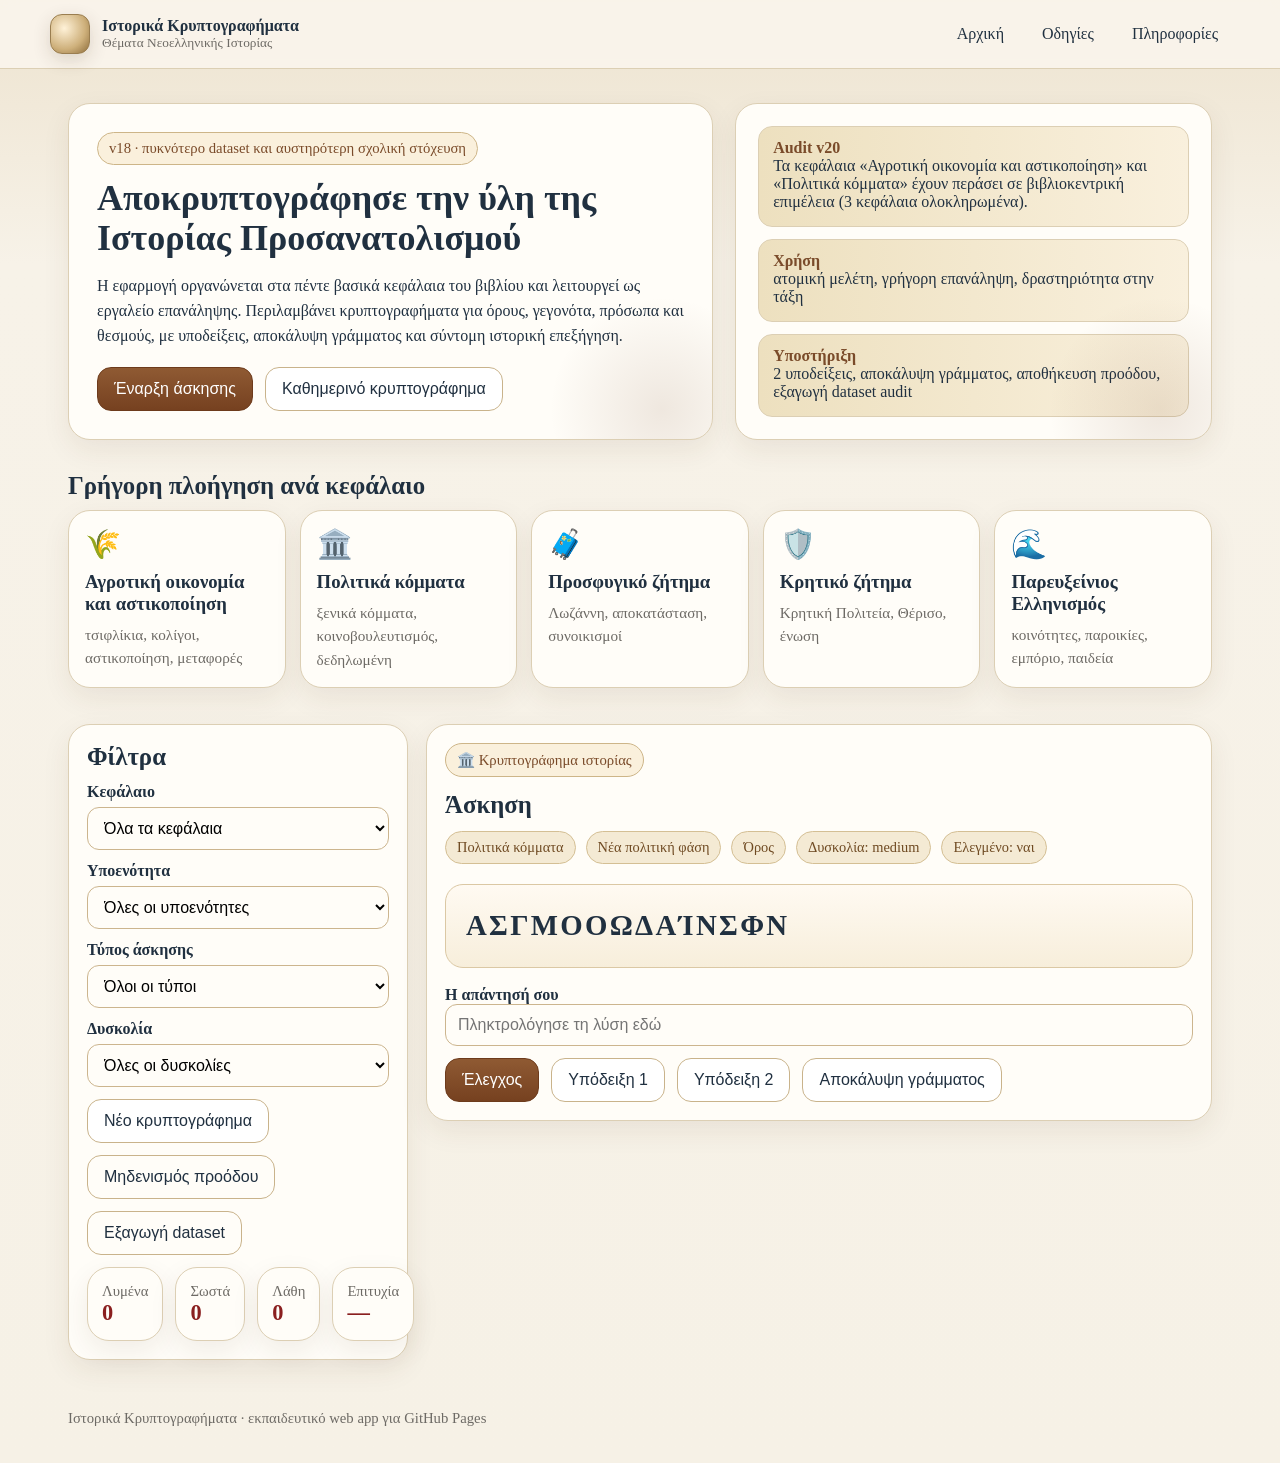
==== index.html @ d791fbb1 "ist-krypt" ====
<!doctype html>
<html lang="el"><head><meta charset="utf-8"><meta name="viewport" content="width=device-width, initial-scale=1"><title>Ιστορικά Κρυπτογραφήματα v20</title><link rel="stylesheet" href="style.css"></head>
<body>
<header class="topbar"><div class="container nav">
  <a class="brand" href="index.html"><div class="brand-mark"></div><div class="brand-text">Ιστορικά Κρυπτογραφήματα<small>Θέματα Νεοελληνικής Ιστορίας</small></div></a>
  <nav class="nav-links"><a href="index.html">Αρχική</a><a href="instructions.html">Οδηγίες</a><a href="info.html">Πληροφορίες</a></nav>
</div></header>

<main class="container">
  <section class="hero">
    <div class="hero-grid">
      <div class="hero-card">
        <div class="kicker">v18 · πυκνότερο dataset και αυστηρότερη σχολική στόχευση</div>
        <h1>Αποκρυπτογράφησε την ύλη της Ιστορίας Προσανατολισμού</h1>
        <p>Η εφαρμογή οργανώνεται στα πέντε βασικά κεφάλαια του βιβλίου και λειτουργεί ως εργαλείο επανάληψης. Περιλαμβάνει κρυπτογραφήματα για όρους, γεγονότα, πρόσωπα και θεσμούς, με υποδείξεις, αποκάλυψη γράμματος και σύντομη ιστορική επεξήγηση.</p>
        <div class="hero-actions">
          <button class="btn primary" onclick="document.getElementById('game').scrollIntoView({behavior:'smooth'})">Έναρξη άσκησης</button>
          <button class="btn secondary" id="dailyBtn">Καθημερινό κρυπτογράφημα</button>
        </div>
      </div>
      <div class="hero-card hero-side">
        <div class="ribbon"><strong>Audit v20</strong> Τα κεφάλαια «Αγροτική οικονομία και αστικοποίηση» και «Πολιτικά κόμματα» έχουν περάσει σε βιβλιοκεντρική επιμέλεια (3 κεφάλαια ολοκληρωμένα).</div>
        <div class="ribbon"><strong>Χρήση</strong> ατομική μελέτη, γρήγορη επανάληψη, δραστηριότητα στην τάξη</div>
        <div class="ribbon"><strong>Υποστήριξη</strong> 2 υποδείξεις, αποκάλυψη γράμματος, αποθήκευση προόδου, εξαγωγή dataset audit</div>
      </div>
    </div>
  </section>

  <section class="section">
    <h2>Γρήγορη πλοήγηση ανά κεφάλαιο</h2>
    <div class="chapter-grid">
      <article class="chapter-card" data-chapter="Αγροτική οικονομία και αστικοποίηση"><div class="icon">🌾</div><h3>Αγροτική οικονομία και αστικοποίηση</h3><p>τσιφλίκια, κολίγοι, αστικοποίηση, μεταφορές</p></article>
      <article class="chapter-card" data-chapter="Πολιτικά κόμματα"><div class="icon">🏛️</div><h3>Πολιτικά κόμματα</h3><p>ξενικά κόμματα, κοινοβουλευτισμός, δεδηλωμένη</p></article>
      <article class="chapter-card" data-chapter="Προσφυγικό ζήτημα"><div class="icon">🧳</div><h3>Προσφυγικό ζήτημα</h3><p>Λωζάννη, αποκατάσταση, συνοικισμοί</p></article>
      <article class="chapter-card" data-chapter="Κρητικό ζήτημα"><div class="icon">🛡️</div><h3>Κρητικό ζήτημα</h3><p>Κρητική Πολιτεία, Θέρισο, ένωση</p></article>
      <article class="chapter-card" data-chapter="Παρευξείνιος Ελληνισμός"><div class="icon">🌊</div><h3>Παρευξείνιος Ελληνισμός</h3><p>κοινότητες, παροικίες, εμπόριο, παιδεία</p></article>
    </div>
  </section>

  <section class="section" id="game">
    <div class="layout">
      <aside class="panel filters">
        <h2>Φίλτρα</h2>
        <label for="chapterFilter">Κεφάλαιο</label>
        <select id="chapterFilter"></select>
        <label for="sectionFilter">Υποενότητα</label>
        <select id="sectionFilter"></select>
        <label for="typeFilter">Τύπος άσκησης</label>
        <select id="typeFilter"></select>
        <label for="difficultyFilter">Δυσκολία</label>
        <select id="difficultyFilter"><option value="">Όλες οι δυσκολίες</option><option value="easy">easy</option><option value="medium">medium</option><option value="hard">hard</option></select>
        <div class="actions" style="margin-top:12px">
          <button class="btn secondary" id="newPuzzleBtn">Νέο κρυπτογράφημα</button>
          <button class="btn ghost" id="resetBtn">Μηδενισμός προόδου</button>
            <button class="btn ghost" id="exportBtn">Εξαγωγή dataset</button>
        </div>
        <div class="notice small" id="no-results" style="display:none;margin-top:12px">Δεν βρέθηκαν κρυπτογραφήματα με αυτά τα φίλτρα.</div>
        <div class="stats">
          <div class="stats-card"><span class="small">Λυμένα</span><b id="stat-solved">0</b></div>
          <div class="stats-card"><span class="small">Σωστά</span><b id="stat-correct">0</b></div>
          <div class="stats-card"><span class="small">Λάθη</span><b id="stat-wrong">0</b></div>
          <div class="stats-card"><span class="small">Επιτυχία</span><b id="stat-acc">—</b></div>
        </div>
      </aside>
      <section class="panel">
        <div class="exercise-head">
          <div>
            <div class="kicker"><span id="chapterIcon">📘</span> Κρυπτογράφημα ιστορίας</div>
            <h2>Άσκηση</h2>
            <div id="meta"></div>
          </div>
        </div>
        <div class="cipher-wrap"><div class="cipher" id="cipherText">—</div></div>
        <label for="answerInput"><strong>Η απάντησή σου</strong></label>
        <input id="answerInput" type="text" placeholder="Πληκτρολόγησε τη λύση εδώ">
        <div class="actions" style="margin-top:12px">
          <button class="btn primary" id="checkBtn">Έλεγχος</button>
          <button class="btn secondary" id="hint1Btn">Υπόδειξη 1</button>
          <button class="btn secondary" id="hint2Btn">Υπόδειξη 2</button>
          <button class="btn secondary" id="revealBtn">Αποκάλυψη γράμματος</button>
        </div>
        <div id="feedback"></div>
      </section>
    </div>
  </section>
</main>

<footer class="footer"><div class="container small">Ιστορικά Κρυπτογραφήματα · εκπαιδευτικό web app για GitHub Pages</div></footer>
<script src="app.js"></script>
</body></html>
---- style.css ----
:root{
  --bg:#f6f1e6; --paper:#fffaf0; --ink:#203040; --accent:#7a4b2a; --accent2:#8a1f1f;
  --muted:#6d6a65; --line:#dccfb4; --card:#fffdf8;
}
*{box-sizing:border-box}
html,body{margin:0;padding:0;font-family:Georgia,"Times New Roman",serif;background:linear-gradient(180deg,#ede3cf 0%, #f7f2e8 18%, #f6f1e6 100%);color:var(--ink)}
a{color:inherit;text-decoration:none}
.container{max-width:1180px;margin:0 auto;padding:0 18px}
.topbar{position:sticky;top:0;z-index:10;background:rgba(250,245,236,.92);backdrop-filter:blur(8px);border-bottom:1px solid var(--line)}
.nav{display:flex;align-items:center;justify-content:space-between;padding:14px 0;gap:18px}
.brand{display:flex;align-items:center;gap:12px;font-weight:700}
.brand-mark{width:40px;height:40px;border-radius:12px;background:radial-gradient(circle at 35% 35%,#fff2d8,#ceb07b 60%,#8d6d3b);border:1px solid #9a7e50;box-shadow:0 6px 18px rgba(70,44,16,.16)}
.brand-text small{display:block;color:var(--muted);font-weight:400}
.nav-links{display:flex;gap:14px;flex-wrap:wrap}
.nav-links a{padding:10px 12px;border-radius:10px}
.nav-links a:hover{background:#efe3cb}
.hero{padding:34px 0 20px}
.hero-grid{display:grid;grid-template-columns:1.15fr .85fr;gap:22px;align-items:stretch}
.hero-card,.panel,.chapter-card,.stats-card{background:var(--card);border:1px solid var(--line);border-radius:22px;box-shadow:0 10px 28px rgba(82,55,25,.08)}
.hero-card{padding:28px;position:relative;overflow:hidden}
.hero-card:before{content:"";position:absolute;inset:auto -60px -80px auto;width:220px;height:220px;background:radial-gradient(circle, rgba(122,75,42,.12) 0%, rgba(122,75,42,0) 72%)}
.kicker{display:inline-block;padding:7px 11px;border:1px solid #cdb588;border-radius:999px;background:#faf0dc;color:var(--accent);font-size:.92rem;margin-bottom:14px}
h1{margin:0 0 10px;font-size:2.25rem;line-height:1.1}
h2{margin:0 0 10px;font-size:1.55rem}
h3{margin:0 0 8px}
p{line-height:1.55}
.hero-actions,.actions{display:flex;gap:12px;flex-wrap:wrap}
.hero-actions{margin-top:18px}
.btn{appearance:none;border:none;border-radius:14px;padding:12px 16px;font-size:1rem;cursor:pointer;background:#ece2cf;color:var(--ink);border:1px solid #c9b38b}
.btn.primary{background:linear-gradient(180deg,#8f5a33,#764120);color:#fff;border-color:#6d3b1c}
.btn.secondary{background:#fff;border-color:#c9b38b}
.btn.ghost{background:transparent}
.hero-side{padding:22px;display:grid;gap:12px}
.ribbon{padding:12px 14px;border-radius:14px;background:linear-gradient(90deg,#ede0bf,#f9f0dd);border:1px solid var(--line)}
.ribbon strong{display:block;color:var(--accent)}
.section{padding:12px 0 24px}
.chapter-grid{display:grid;grid-template-columns:repeat(5,1fr);gap:14px}
.chapter-card{padding:16px;cursor:pointer;transition:transform .15s ease, box-shadow .15s ease}
.chapter-card:hover{transform:translateY(-2px);box-shadow:0 16px 32px rgba(82,55,25,.12)}
.chapter-card .icon{font-size:1.8rem;margin-bottom:10px}
.chapter-card p{margin:0;color:var(--muted);font-size:.95rem}
.layout{display:grid;grid-template-columns:340px 1fr;gap:18px;align-items:start}
.panel{padding:18px}
.filters label{display:block;font-weight:700;margin:12px 0 6px}
select,input[type="text"]{width:100%;padding:11px 12px;border-radius:12px;border:1px solid #ccb58e;background:#fffdf8;font-size:1rem}
.small{font-size:.92rem;color:var(--muted)}
.stats{display:grid;grid-template-columns:repeat(4,1fr);gap:12px;margin-top:12px}
.stats-card{padding:14px}
.stats-card b{font-size:1.4rem;display:block;color:var(--accent2)}
.exercise-head{display:flex;justify-content:space-between;gap:12px;align-items:flex-start;flex-wrap:wrap}
.badge{display:inline-block;padding:7px 11px;border-radius:999px;background:#f4ead4;border:1px solid #d4bf94;color:#6f4a22;font-size:.9rem;margin:2px 6px 2px 0}
.cipher-wrap{margin:18px 0;padding:20px;border-radius:18px;background:linear-gradient(180deg,#fffaf2,#f7eedb);border:1px solid #dbc8a4}
.cipher{font-size:1.8rem;letter-spacing:.08em;line-height:1.45;font-weight:700;word-break:break-word}
.feedback{padding:14px 16px;border-radius:14px;background:#f3ead7;border:1px solid var(--line);margin-top:12px}
.feedback.ok{background:#e9f5ee;border-color:#b9d9c6;color:#174f31}
.feedback.err{background:#f8e8e8;border-color:#e2bcbc;color:#7a1f1f}
.notice{padding:14px 16px;border:1px dashed #c2aa7a;border-radius:14px;background:#fff8eb;color:#6d5b3f}
.footer{padding:26px 0 36px;color:var(--muted)}
.page-header{padding:26px 0 6px}
.list{padding-left:22px}
.list li{margin-bottom:10px}
@media (max-width:1040px){.chapter-grid{grid-template-columns:repeat(3,1fr)}.hero-grid,.layout{grid-template-columns:1fr}}
@media (max-width:720px){h1{font-size:1.8rem}.chapter-grid{grid-template-columns:1fr 1fr}.stats{grid-template-columns:1fr 1fr}.cipher{font-size:1.4rem}}
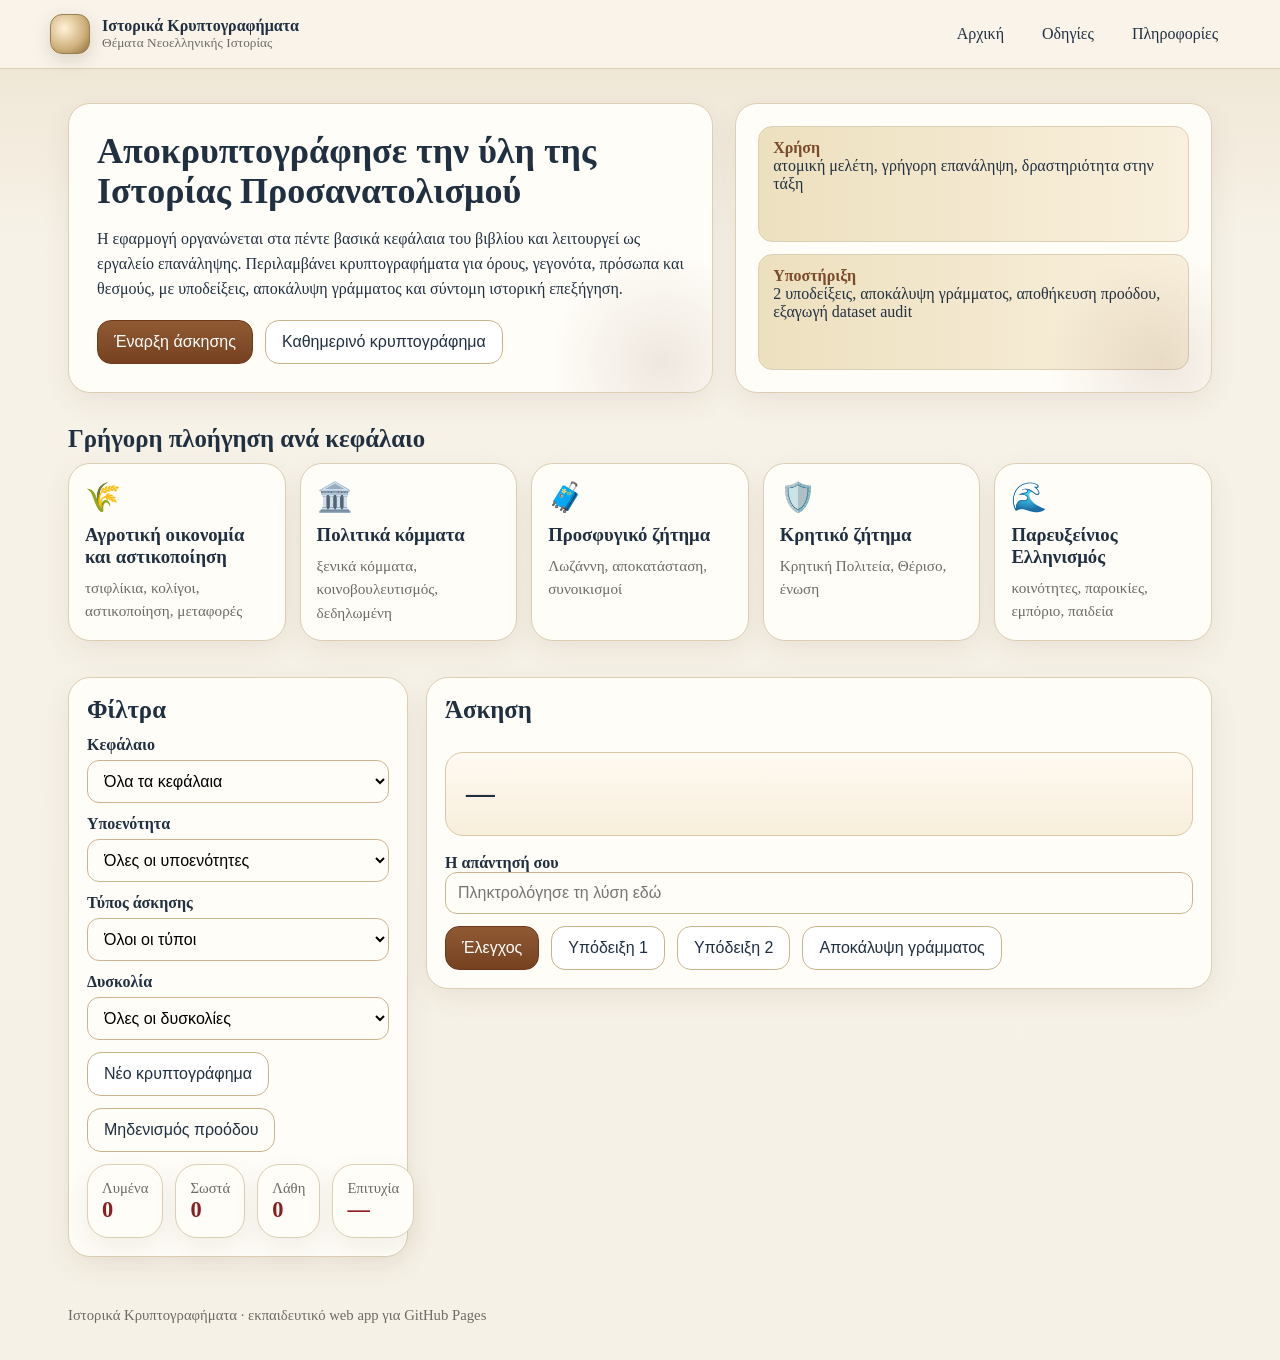
==== commit 7cd6728c: "ist-krypt" ====
--- a/index.html
+++ b/index.html
@@ -10,7 +10,7 @@
   <section class="hero">
     <div class="hero-grid">
       <div class="hero-card">
-        <div class="kicker">v18 · πυκνότερο dataset και αυστηρότερη σχολική στόχευση</div>
+        
         <h1>Αποκρυπτογράφησε την ύλη της Ιστορίας Προσανατολισμού</h1>
         <p>Η εφαρμογή οργανώνεται στα πέντε βασικά κεφάλαια του βιβλίου και λειτουργεί ως εργαλείο επανάληψης. Περιλαμβάνει κρυπτογραφήματα για όρους, γεγονότα, πρόσωπα και θεσμούς, με υποδείξεις, αποκάλυψη γράμματος και σύντομη ιστορική επεξήγηση.</p>
         <div class="hero-actions">
@@ -19,7 +19,7 @@
         </div>
       </div>
       <div class="hero-card hero-side">
-        <div class="ribbon"><strong>Audit v20</strong> Τα κεφάλαια «Αγροτική οικονομία και αστικοποίηση» και «Πολιτικά κόμματα» έχουν περάσει σε βιβλιοκεντρική επιμέλεια (3 κεφάλαια ολοκληρωμένα).</div>
+        
         <div class="ribbon"><strong>Χρήση</strong> ατομική μελέτη, γρήγορη επανάληψη, δραστηριότητα στην τάξη</div>
         <div class="ribbon"><strong>Υποστήριξη</strong> 2 υποδείξεις, αποκάλυψη γράμματος, αποθήκευση προόδου, εξαγωγή dataset audit</div>
       </div>
@@ -52,7 +52,7 @@
         <div class="actions" style="margin-top:12px">
           <button class="btn secondary" id="newPuzzleBtn">Νέο κρυπτογράφημα</button>
           <button class="btn ghost" id="resetBtn">Μηδενισμός προόδου</button>
-            <button class="btn ghost" id="exportBtn">Εξαγωγή dataset</button>
+            
         </div>
         <div class="notice small" id="no-results" style="display:none;margin-top:12px">Δεν βρέθηκαν κρυπτογραφήματα με αυτά τα φίλτρα.</div>
         <div class="stats">
@@ -65,7 +65,7 @@
       <section class="panel">
         <div class="exercise-head">
           <div>
-            <div class="kicker"><span id="chapterIcon">📘</span> Κρυπτογράφημα ιστορίας</div>
+            
             <h2>Άσκηση</h2>
             <div id="meta"></div>
           </div>
@@ -79,7 +79,11 @@
           <button class="btn secondary" id="hint2Btn">Υπόδειξη 2</button>
           <button class="btn secondary" id="revealBtn">Αποκάλυψη γράμματος</button>
         </div>
-        <div id="feedback"></div>
+        
+          <div id="feedback"></div>
+          <div id="quotePanel" class="feedback" style="display:none;margin-top:12px"></div>
+          <div id="examPanel" class="feedback" style="display:none;margin-top:12px"></div>
+
       </section>
     </div>
   </section>
--- a/style.css
+++ b/style.css
@@ -62,3 +62,6 @@
 .list li{margin-bottom:10px}
 @media (max-width:1040px){.chapter-grid{grid-template-columns:repeat(3,1fr)}.hero-grid,.layout{grid-template-columns:1fr}}
 @media (max-width:720px){h1{font-size:1.8rem}.chapter-grid{grid-template-columns:1fr 1fr}.stats{grid-template-columns:1fr 1fr}.cipher{font-size:1.4rem}}
+
+.feedback.study{background:#f9f2e3;border-color:#d8c08e}
+.feedback.exam{background:#eef3fb;border-color:#bfd0ee}
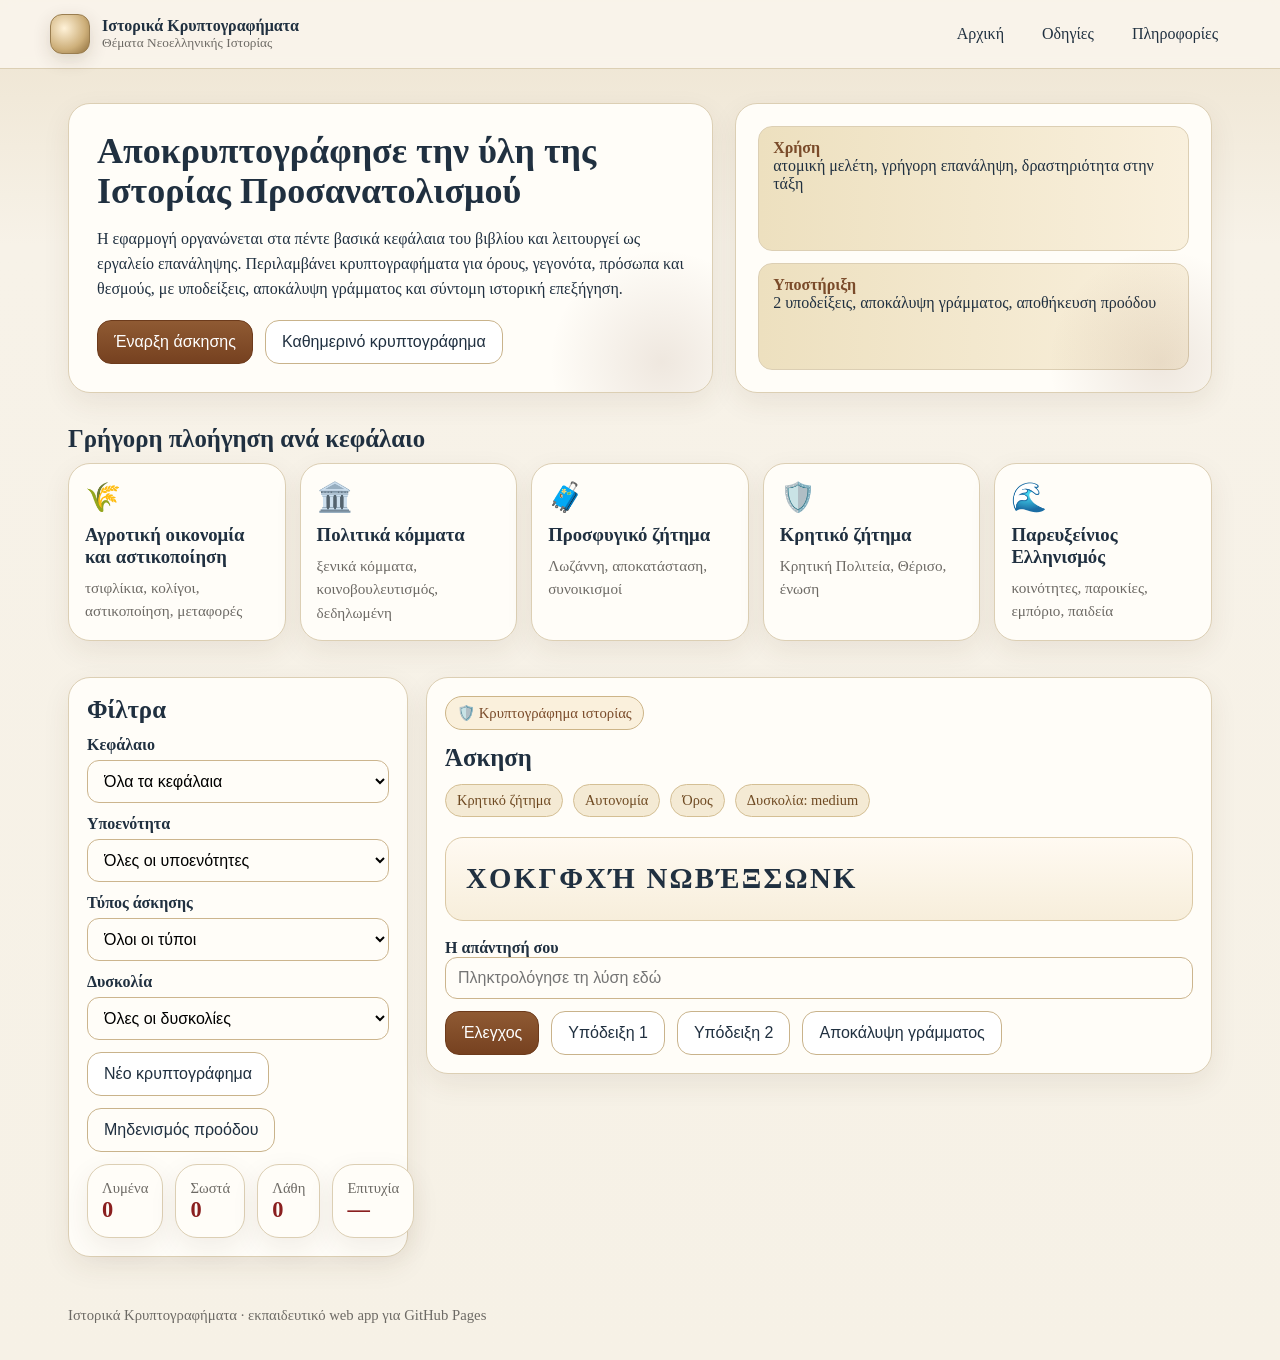
==== commit 7b6d6211: "ist-krypt4" ====
--- a/index.html
+++ b/index.html
@@ -21,7 +21,7 @@
       <div class="hero-card hero-side">
         
         <div class="ribbon"><strong>Χρήση</strong> ατομική μελέτη, γρήγορη επανάληψη, δραστηριότητα στην τάξη</div>
-        <div class="ribbon"><strong>Υποστήριξη</strong> 2 υποδείξεις, αποκάλυψη γράμματος, αποθήκευση προόδου, εξαγωγή dataset audit</div>
+        <div class="ribbon"><strong>Υποστήριξη</strong> 2 υποδείξεις, αποκάλυψη γράμματος, αποθήκευση προόδου</div>
       </div>
     </div>
   </section>
@@ -65,7 +65,7 @@
       <section class="panel">
         <div class="exercise-head">
           <div>
-            
+            <div class="kicker"><span id="chapterIcon">📘</span> Κρυπτογράφημα ιστορίας</div>
             <h2>Άσκηση</h2>
             <div id="meta"></div>
           </div>
